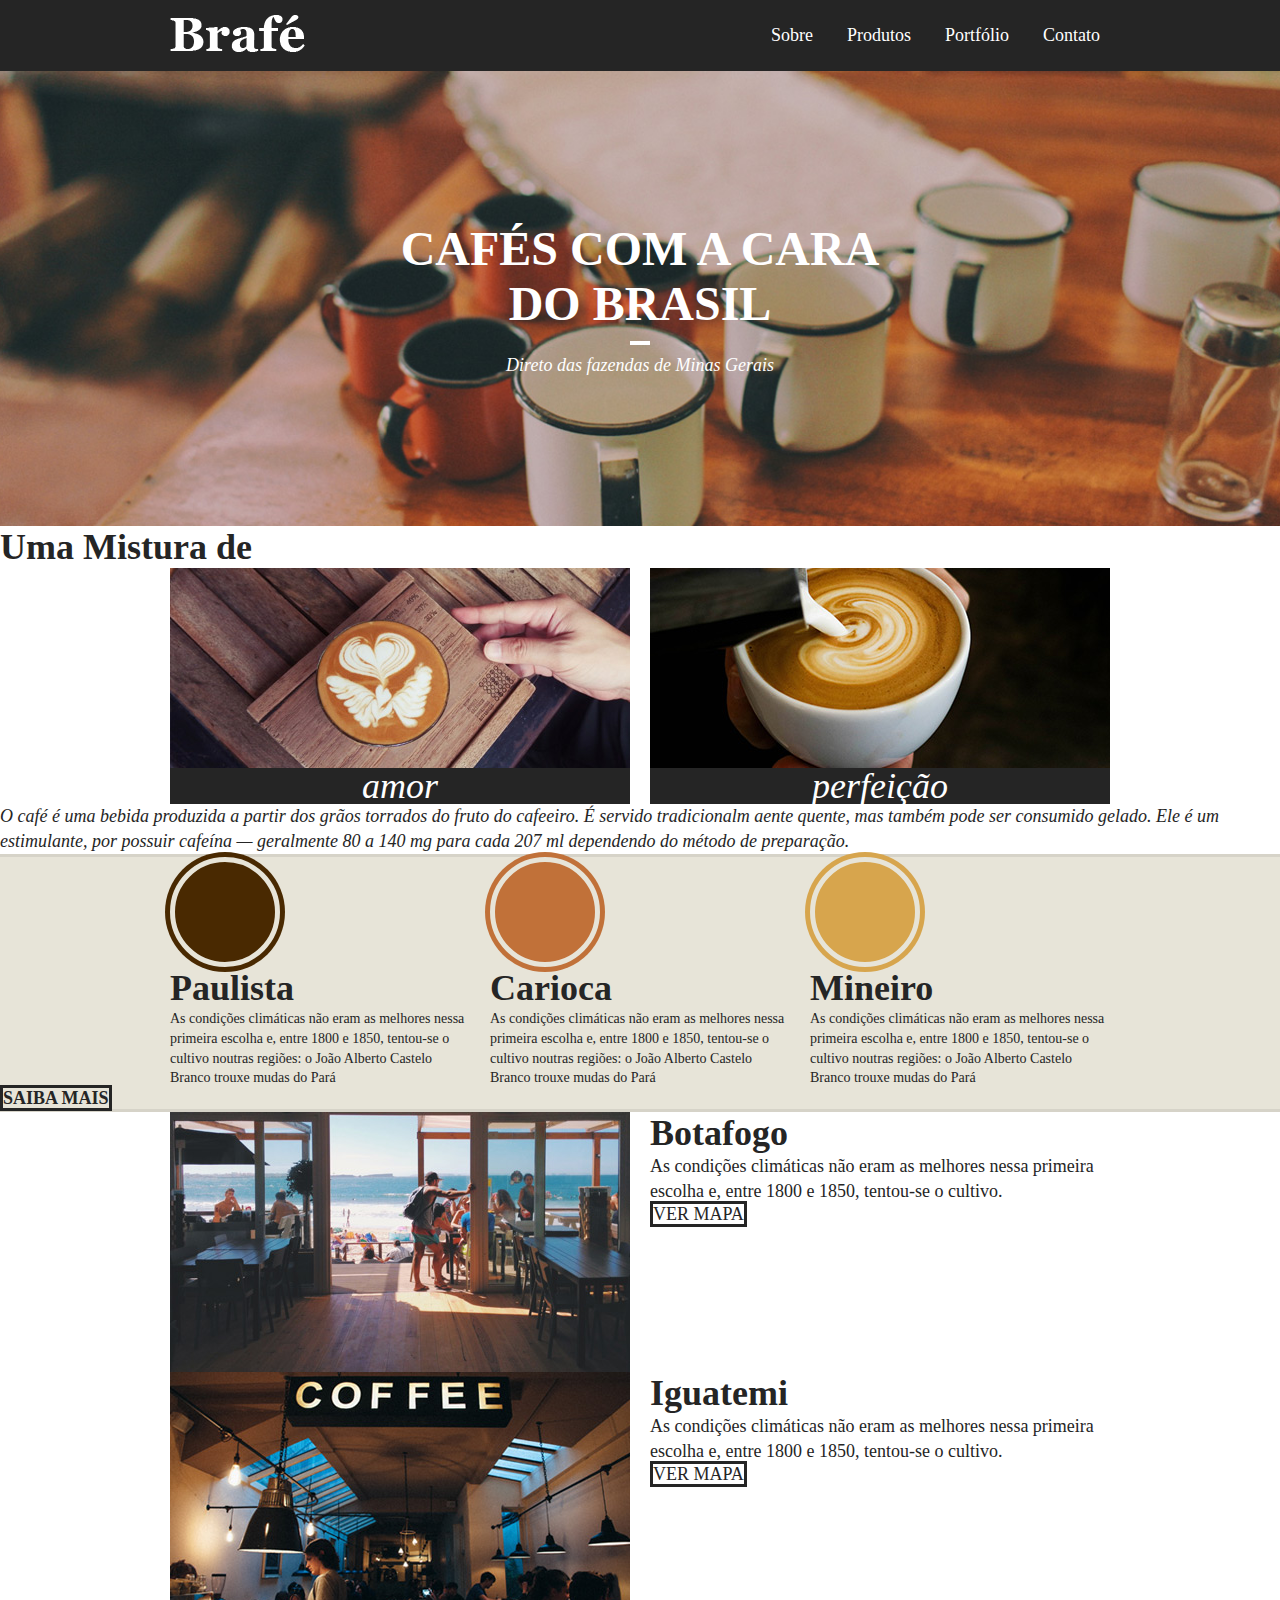
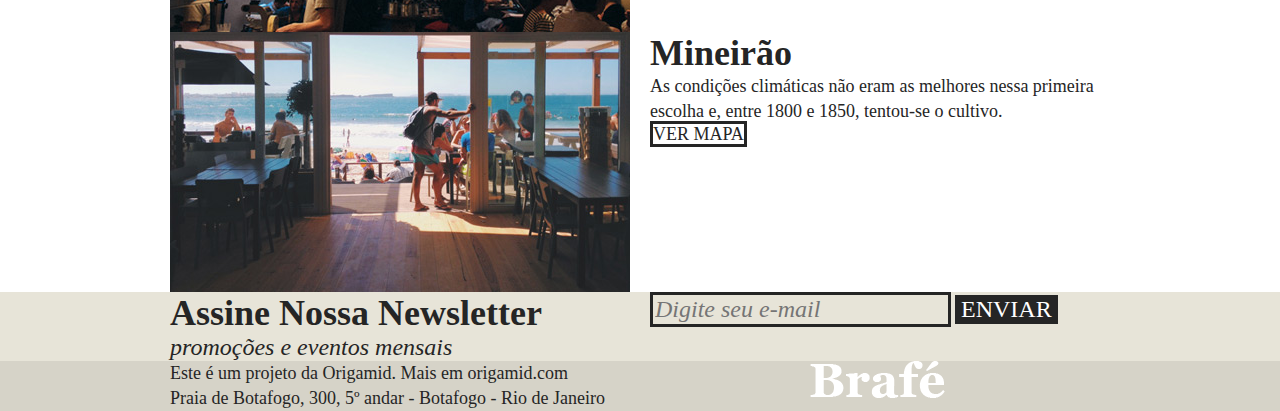
==== brafe-1/grid/index.html @ 35477255 "chore: creating the grid for the page and styling the nav and intro" ====
<!DOCTYPE html>
<html>

<head>
	<title>Brafé 1</title>
	<meta charset="utf-8">
	<meta name="viewport" content="width=device-width, initial-scale=1, shrink-to-fit=no">
	<link rel="stylesheet" type="text/css" href="css/style.css">
	<link rel="stylesheet" type="text/css" href="css/grid.css">
</head>

<body>

	<header class="menu">
		<div class="container">
			<a class="menu-logo grid-4" href="#"><img src="img/brafe.png" alt="Brafé"></a>
			<nav class="menu-nav grid-8">
				<ul>
					<li><a href="#">Sobre</a></li>
					<li><a href="#">Produtos</a></li>
					<li><a href="#">Portfólio</a></li>
					<li><a href="#">Contato</a></li>
				</ul>
			</nav>
		</div>
	</header>

	<main class="intro">
		<h1>Cafés com a cara<br>do Brasil</h1>
		<p>Direto das fazendas de Minas Gerais</p>
	</main>

	<section class="sobre">
		<h2>Uma Mistura de</h2>
		<div class="container">
			<div class="sobre-item grid-6">
				<img src="img/cafe-1.jpg">
				<h3>amor</h3>
			</div>
			<div class="sobre-item grid-6">
				<img src="img/cafe-2.jpg">
				<h3>perfeição</h3>
			</div>
		</div>
		<p>O café é uma bebida produzida a partir dos grãos torrados do fruto do cafeeiro. É servido tradicionalm
			aente quente, mas também pode ser consumido gelado. Ele é um estimulante, por possuir cafeína — geralmente 80 a 140 mg para cada 207 ml dependendo do método de preparação.</p>
	</section>

	<section class="produtos">
		<div class="container">
			<div class="produtos-item grid-4">
				<h2 class="produtos-paulista">Paulista</h2>
				<p>As condições climáticas não eram as melhores nessa primeira escolha e, entre 1800 e 1850, tentou-se o cultivo noutras regiões: o João Alberto Castelo Branco trouxe mudas do Pará</p>
			</div>
			<div class="produtos-item grid-4">
				<h2 class="produtos-carioca">Carioca</h2>
				<p>As condições climáticas não eram as melhores nessa primeira escolha e, entre 1800 e 1850, tentou-se o cultivo noutras regiões: o João Alberto Castelo Branco trouxe mudas do Pará</p>
			</div>
			<div class="produtos-item grid-4">
				<h2 class="produtos-mineiro">Mineiro</h2>
				<p>As condições climáticas não eram as melhores nessa primeira escolha e, entre 1800 e 1850, tentou-se o cultivo noutras regiões: o João Alberto Castelo Branco trouxe mudas do Pará</p>
			</div>
		</div>
		<a class="produtos-btn" href="#">Saiba Mais</a>
	</section>

	<section class="locais">
		<div class="locais-item container">
			<div class="grid-6">
				<img src="img/botafogo.jpg" alt="Brafé unidade Botafogo">
			</div>
			<div class="grid-6">
				<h2>Botafogo</h2>
				<p>As condições climáticas não eram as melhores nessa primeira escolha e, entre 1800 e 1850, tentou-se o cultivo.</p>
				<a href="#">Ver Mapa</a>
			</div>
		</div>

		<div class="locais-item container">
			<div class="grid-6">
				<img src="img/iguatemi.jpg" alt="Brafé unidade Iguatemi">
			</div>
			<div class="grid-6">
				<h2>Iguatemi</h2>
				<p>As condições climáticas não eram as melhores nessa primeira escolha e, entre 1800 e 1850, tentou-se o cultivo.</p>
				<a href="#">Ver Mapa</a>
			</div>
		</div>

		<div class="locais-item container">
			<div class="grid-6">
				<img src="img/botafogo.jpg" alt="Brafé unidade Mineirão">
			</div>
			<div class="grid-6">
				<h2>Mineirão</h2>
				<p>As condições climáticas não eram as melhores nessa primeira escolha e, entre 1800 e 1850, tentou-se o cultivo.</p>
				<a href="#">Ver Mapa</a>
			</div>
		</div>

	</section>

	<section class="assine">
		<div class="container">
			<div class="assine-info grid-6">
				<h2>Assine Nossa Newsletter</h2>
				<p>promoções e eventos mensais</p>
			</div>
			<form class="grid-6">
				<label>E-mail</label>
				<input type="text" placeholder="Digite seu e-mail">
				<button type="submit">Enviar</button>
			</form>
		</div>
	</section>

	<footer class="footer">
		<div class="container">
			<p class="grid-8">Este é um projeto da Origamid. Mais em origamid.com<br>Praia de Botafogo, 300, 5º andar - Botafogo - Rio de Janeiro</p>
			<div class="grid-4">
				<img src="img/brafe.png" alt="Brafé">
			</div>
		</div>
	</footer>

</body>

</html>
---- brafe-1/grid/css/style.css ----
/* Reset */

body,
h1,
h2,
h3,
p,
ul {
  padding: 0px;
  margin: 0px;
}

body {
  font-family: Georgia, serif;
  color: #252525;
}

* {
  box-sizing: border-box;
}

img {
  max-width: 100%;
  display: block;
}

/* Menu */

.menu {
  background: #252525;
  padding: 15px 0;
}

.menu-nav ul {
  float: right;
}

.menu-nav ul li {
  display: inline-block;
}

.menu-nav a {
  text-decoration: none;
  color: #fff;
  display: block;
  font-size: 1.125em;
  margin-left: 10px;
  padding: 10px;
}

@media (max-width: 739px) {
  .menu-nav ul {
    float: none;
  }

  .menu-nav ul li a {
    margin-left: 0px;
    padding-left: 0px;
    padding-right: 8px;
  }
}

/* Intro */

.intro {
  background: url("../img/bg-intro.jpg") no-repeat center center;
  background-size: cover;
  color: #fff;
  padding: 150px 0;
  text-align: center;
}

.intro h1 {
  text-transform: uppercase;
  font-size: 3em;
}

.intro h1::after {
  content: "";
  display: block;
  width: 20px;
  height: 4px;
  background: #fff;
  margin: 10px auto;
}

.intro p {
  font-style: italic;
  font-size: 1.125em;
}

@media (max-width: 739px) {
  .intro {
    padding: 60px 0;
  }
}

/* Sobre */

.sobre h2 {
  font-size: 2.25em;
}

.sobre-item h3 {
  font-size: 2.25em;
  line-height: 1em;
  background: #252525;
  color: #fff;
  font-style: italic;
  font-weight: normal;
  text-align: center;
  position: relative;
}

.sobre > p {
  font-size: 1.125em;
  line-height: 1.4em;
  font-style: italic;
}

/* Produtos */

.produtos {
  background: #e7e4d8;
  border-top: 3px solid #d6d3c8;
  border-bottom: 3px solid #d6d3c8;
}

.produtos-item h2 {
  font-size: 2.25em;
}

.produtos-item h2::before {
  content: "";
  display: block;
  width: 100px;
  height: 100px;
  background: currentColor;
  border-radius: 50%;
  border: 5px solid #e7e4d8;
  box-shadow: 0 0 0 5px currentColor;
}

h2.produtos-paulista::before {
  color: #492901;
}

h2.produtos-carioca::before {
  color: #c17139;
}

h2.produtos-mineiro::before {
  color: #d7a54d;
}

.produtos-item p {
  font-size: 0.875em;
  line-height: 1.4em;
}

.produtos-btn {
  border: 3px solid #252525;
  color: #252525;
  text-decoration: none;
  text-align: center;
  font-size: 1.125em;
  font-weight: bold;
  text-transform: uppercase;
}

/* Locais */

.locais-item h2 {
  font-size: 2.25em;
}

.locais-item p {
  font-size: 1.125em;
  line-height: 1.4em;
}

.locais-item a {
  font-size: 1.125em;
  text-transform: uppercase;
  text-decoration: none;
  border: 3px solid;
  color: #252525;
}

/* Assine */

.assine {
  background: #e7e4d8;
}

.assine-info h2 {
  font-size: 2.25em;
}

.assine-info p {
  font-size: 1.5em;
  font-style: italic;
}

.assine form label {
  display: none;
}

.assine input {
  border: 3px solid #252525;
  background: none;
  font-size: 1.5em;
  font-style: italic;
  font-family: Georgia, serif;
}

.assine button {
  background: #252525;
  border: none;
  font-family: Georgia, serif;
  text-transform: uppercase;
  font-size: 1.5em;
  color: #fff;
  cursor: pointer;
}

/*Footer*/

.footer {
  background: #d6d3c8;
}

.footer p {
  font-size: 1.125em;
  line-height: 1.4em;
}
---- brafe-1/grid/css/grid.css ----
/* Reset */
.container {
  max-width: 960px;
  margin: 0 auto;
}

.container::after,
.container::before {
  content: "";
  display: table;
  clear: both;
}

.grid-1,
.grid-2,
.grid-3,
.grid-4,
.grid-5,
.grid-6,
.grid-7,
.grid-8,
.grid-9,
.grid-10,
.grid-11,
.grid-12 {
  margin: 0 10px;
  float: left;
  display: block;
  min-height: 1px;
}

.grid-1 {
  width: calc(8.333% - 20px);
}

.grid-2 {
  width: calc(16.666% - 20px);
}

.grid-3 {
  width: calc(25% -20px);
}

.grid-4 {
  width: calc(33.333% - 20px);
}

.grid-5 {
  width: calc(41.666% - 20px);
}

.grid-6 {
  width: calc(50% - 20px);
}

.grid-7 {
  width: calc(58.333% - 20px);
}

.grid-8 {
  width: calc(66.666% - 20px);
}

.grid-9 {
  width: calc(75% - 20px);
}

.grid-10 {
  width: calc(83.333% - 20px);
}

.grid-11 {
  width: calc(91.666% - 20px);
}

.grid-12 {
  width: calc(100% - 20px);
}

@media (max-width: 739px) {
  .container {
    max-width: 300px;
  }
  .grid-1,
  .grid-2,
  .grid-3,
  .grid-4,
  .grid-5,
  .grid-6,
  .grid-7,
  .grid-8,
  .grid-9,
  .grid-10,
  .grid-11,
  .grid-12 {
    width: 100%;
    margin: 0;
    float: none;
  }
}
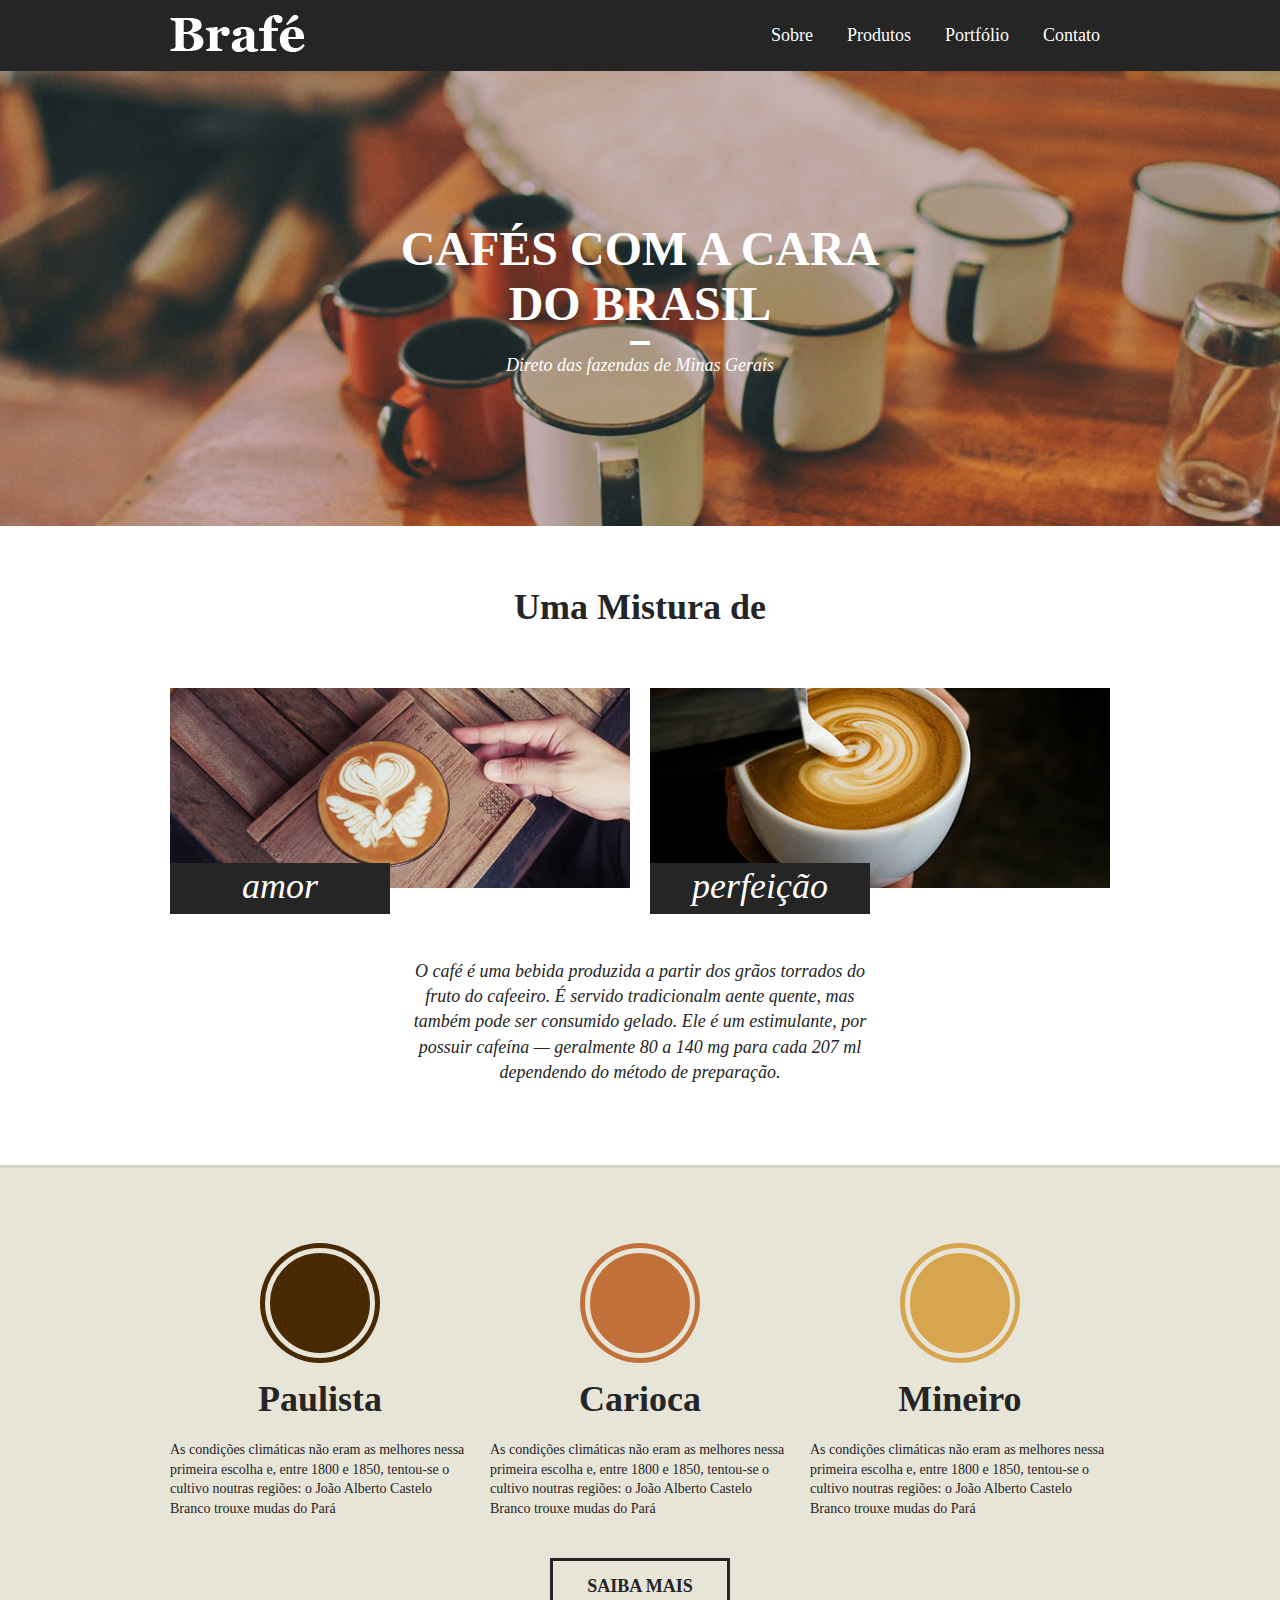
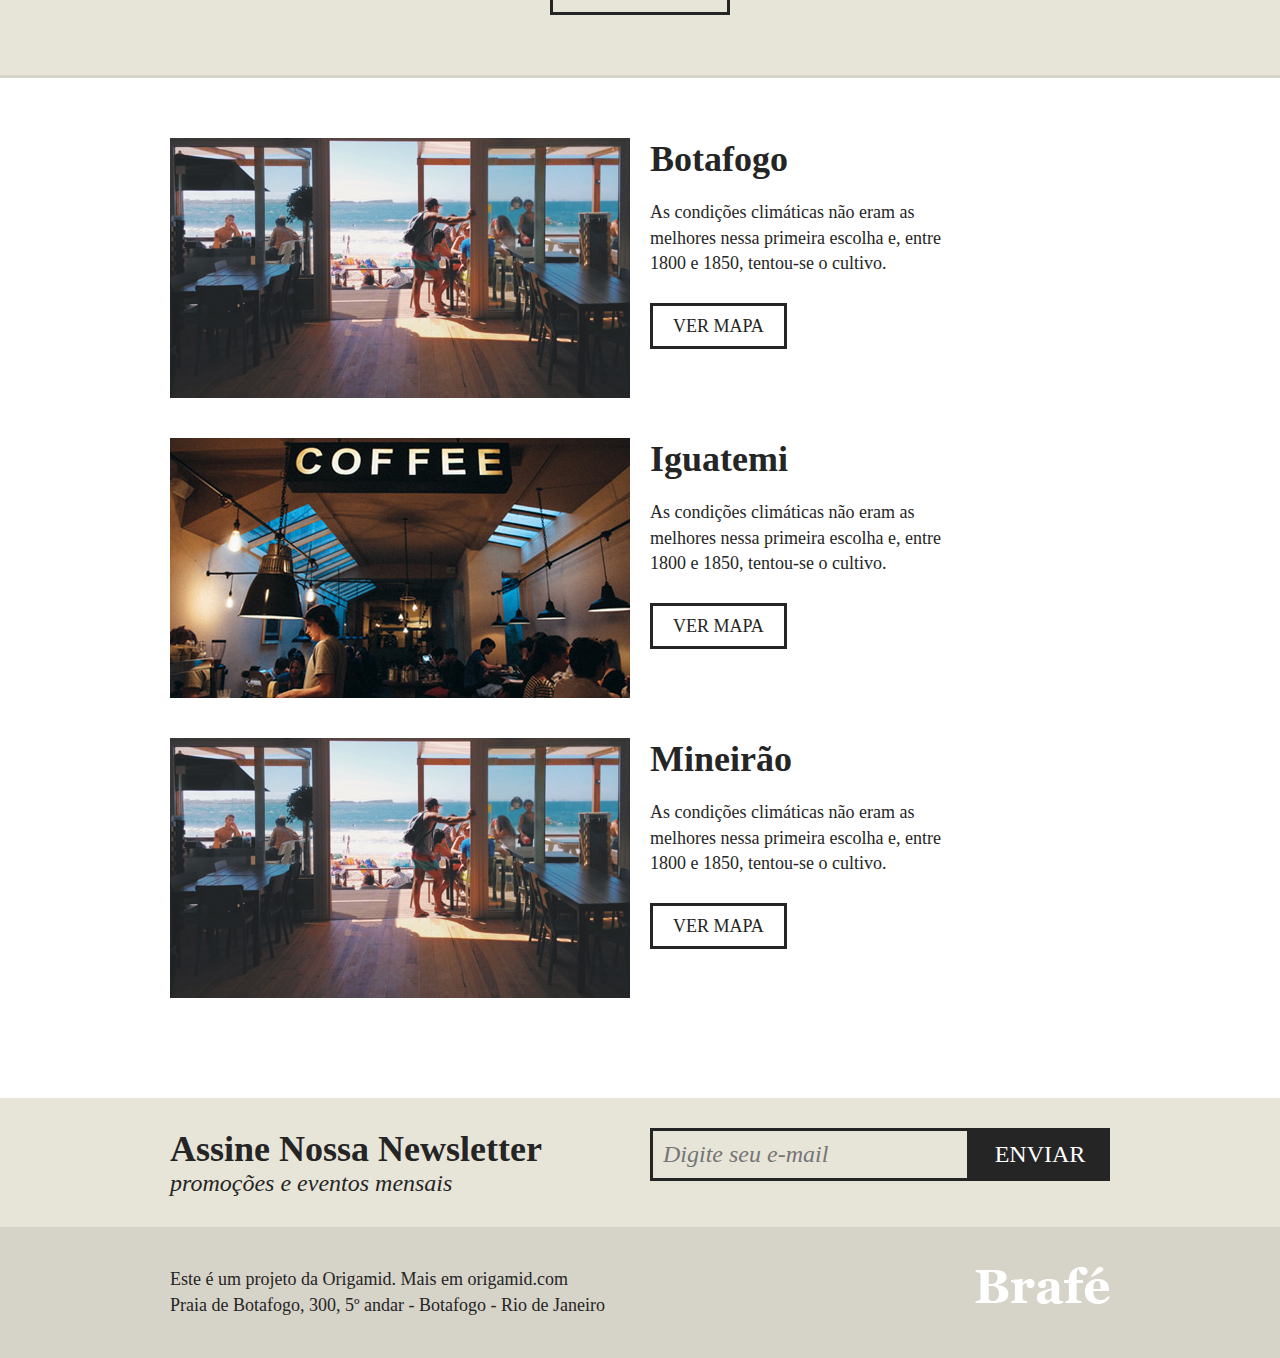
==== commit 48ab1a84: "chore: completing the locations and footer" ====
--- a/brafe-1/grid/index.html
+++ b/brafe-1/grid/index.html
@@ -5,8 +5,8 @@
 	<title>Brafé 1</title>
 	<meta charset="utf-8">
 	<meta name="viewport" content="width=device-width, initial-scale=1, shrink-to-fit=no">
+	<link rel="stylesheet" type="text/css" href="css/grid.css">
 	<link rel="stylesheet" type="text/css" href="css/style.css">
-	<link rel="stylesheet" type="text/css" href="css/grid.css">
 </head>
 
 <body>
--- a/brafe-1/grid/css/style.css
+++ b/brafe-1/grid/css/style.css
@@ -97,8 +97,14 @@
 
 /* Sobre */
 
+.sobre {
+  padding: 60px 0;
+}
+
 .sobre h2 {
   font-size: 2.25em;
+  text-align: center;
+  margin-bottom: 60px;
 }
 
 .sobre-item h3 {
@@ -110,12 +116,18 @@
   font-weight: normal;
   text-align: center;
   position: relative;
+  width: 220px;
+  padding: 5px 0 10px 0;
+  top: -25px;
 }
 
 .sobre > p {
   font-size: 1.125em;
   line-height: 1.4em;
   font-style: italic;
+  max-width: 460px;
+  margin: 20px auto;
+  text-align: center;
 }
 
 /* Produtos */
@@ -124,10 +136,16 @@
   background: #e7e4d8;
   border-top: 3px solid #d6d3c8;
   border-bottom: 3px solid #d6d3c8;
-}
-
+  padding: 60px 0;
+}
+
+.produtos-item {
+  padding-bottom: 40px;
+}
 .produtos-item h2 {
   font-size: 2.25em;
+  text-align: center;
+  margin-bottom: 20px;
 }
 
 .produtos-item h2::before {
@@ -139,6 +157,7 @@
   border-radius: 50%;
   border: 5px solid #e7e4d8;
   box-shadow: 0 0 0 5px currentColor;
+  margin: 20px auto;
 }
 
 h2.produtos-paulista::before {
@@ -166,17 +185,31 @@
   font-size: 1.125em;
   font-weight: bold;
   text-transform: uppercase;
+  display: block;
+  padding: 15px 0;
+  width: 180px;
+  margin: 0 auto;
 }
 
 /* Locais */
 
+.locais {
+  padding: 60px 0;
+}
+
+.locais-item {
+  margin-bottom: 40px;
+}
 .locais-item h2 {
   font-size: 2.25em;
+  margin-bottom: 20px;
 }
 
 .locais-item p {
   font-size: 1.125em;
   line-height: 1.4em;
+  max-width: 320px;
+  margin-bottom: 40px;
 }
 
 .locais-item a {
@@ -185,12 +218,14 @@
   text-decoration: none;
   border: 3px solid;
   color: #252525;
+  padding: 10px 20px;
 }
 
 /* Assine */
 
 .assine {
   background: #e7e4d8;
+  padding: 30px 0;
 }
 
 .assine-info h2 {
@@ -212,6 +247,9 @@
   font-size: 1.5em;
   font-style: italic;
   font-family: Georgia, serif;
+  width: calc(100% - 140px);
+  float: left;
+  padding: 10px;
 }
 
 .assine button {
@@ -222,15 +260,30 @@
   font-size: 1.5em;
   color: #fff;
   cursor: pointer;
+  width: 140px;
+  padding: 13px 0;
+  float: left;
 }
 
 /*Footer*/
 
 .footer {
   background: #d6d3c8;
+  padding: 40px 0;
+}
+
+.footer img {
+  float: right;
 }
 
 .footer p {
   font-size: 1.125em;
   line-height: 1.4em;
 }
+
+@media (max-width: 739px) {
+  .footer img {
+    float: none;
+    margin-top: 20px;
+  }
+}
